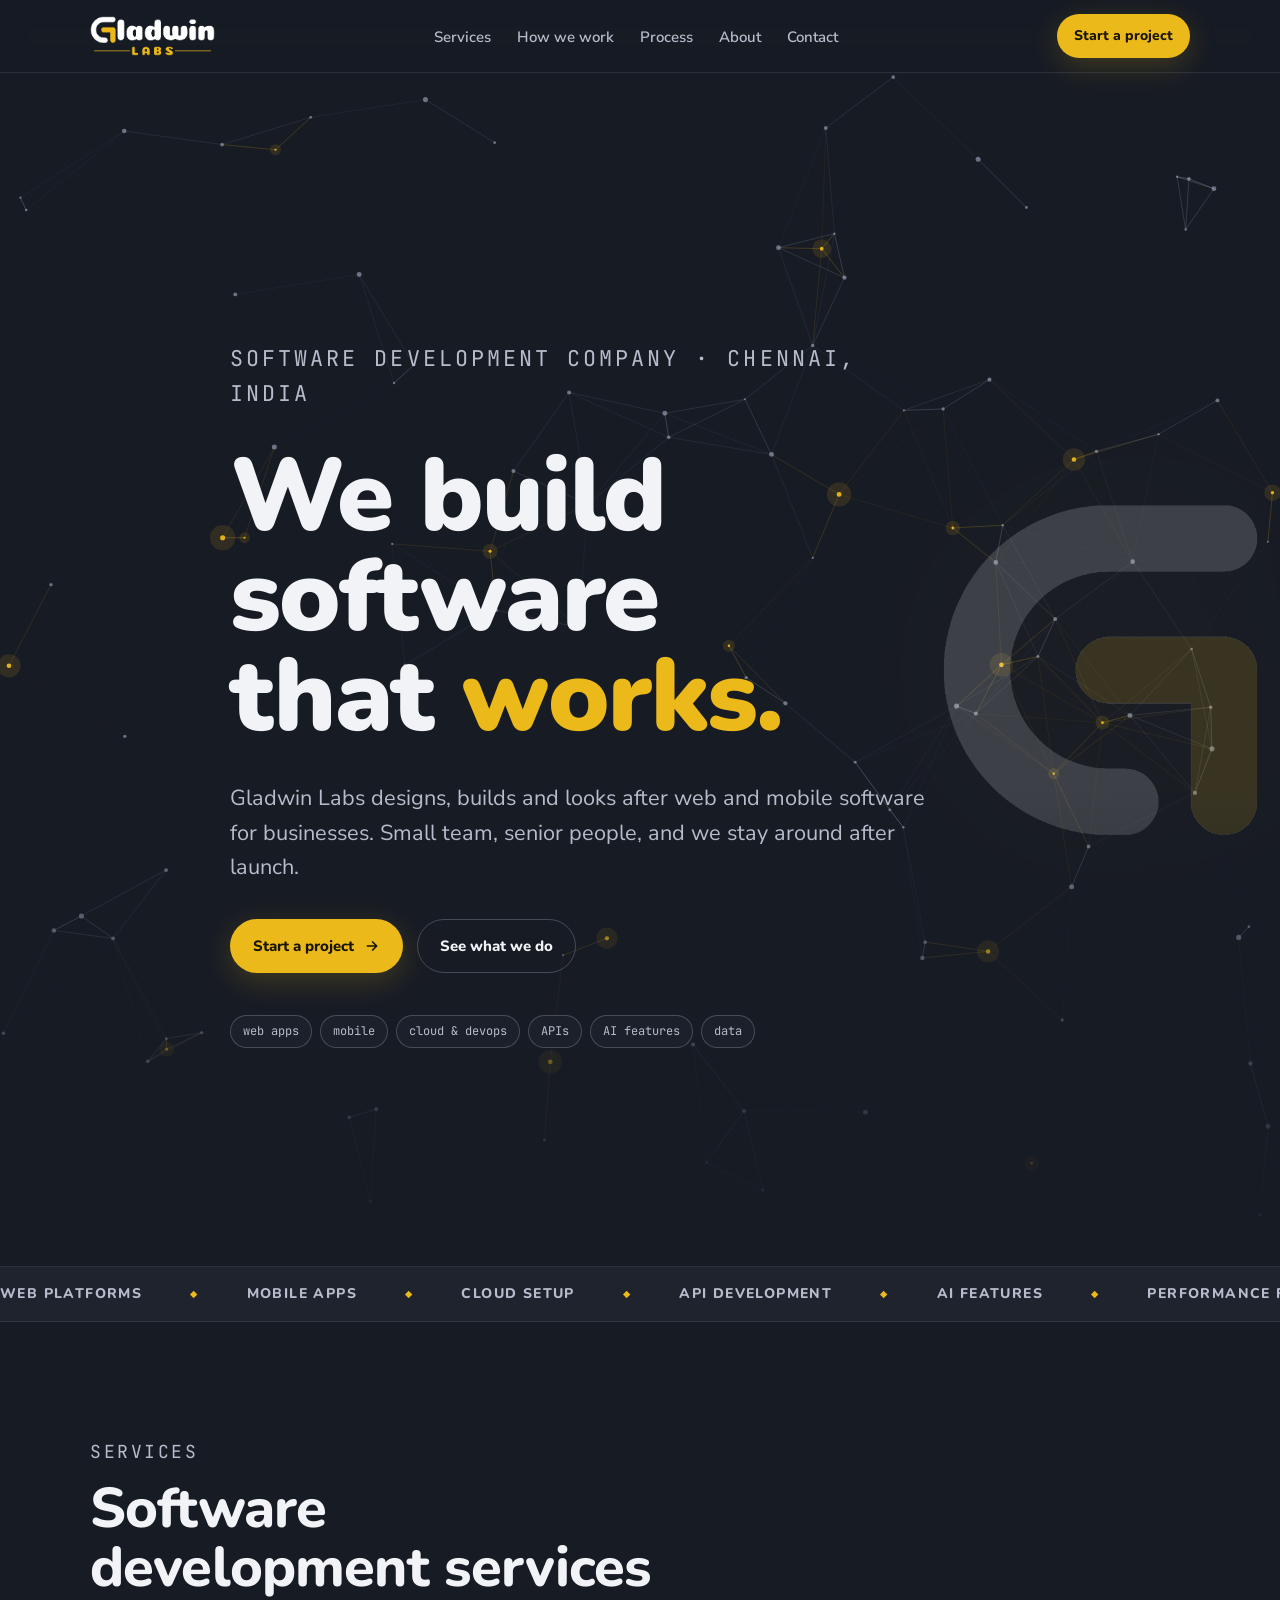
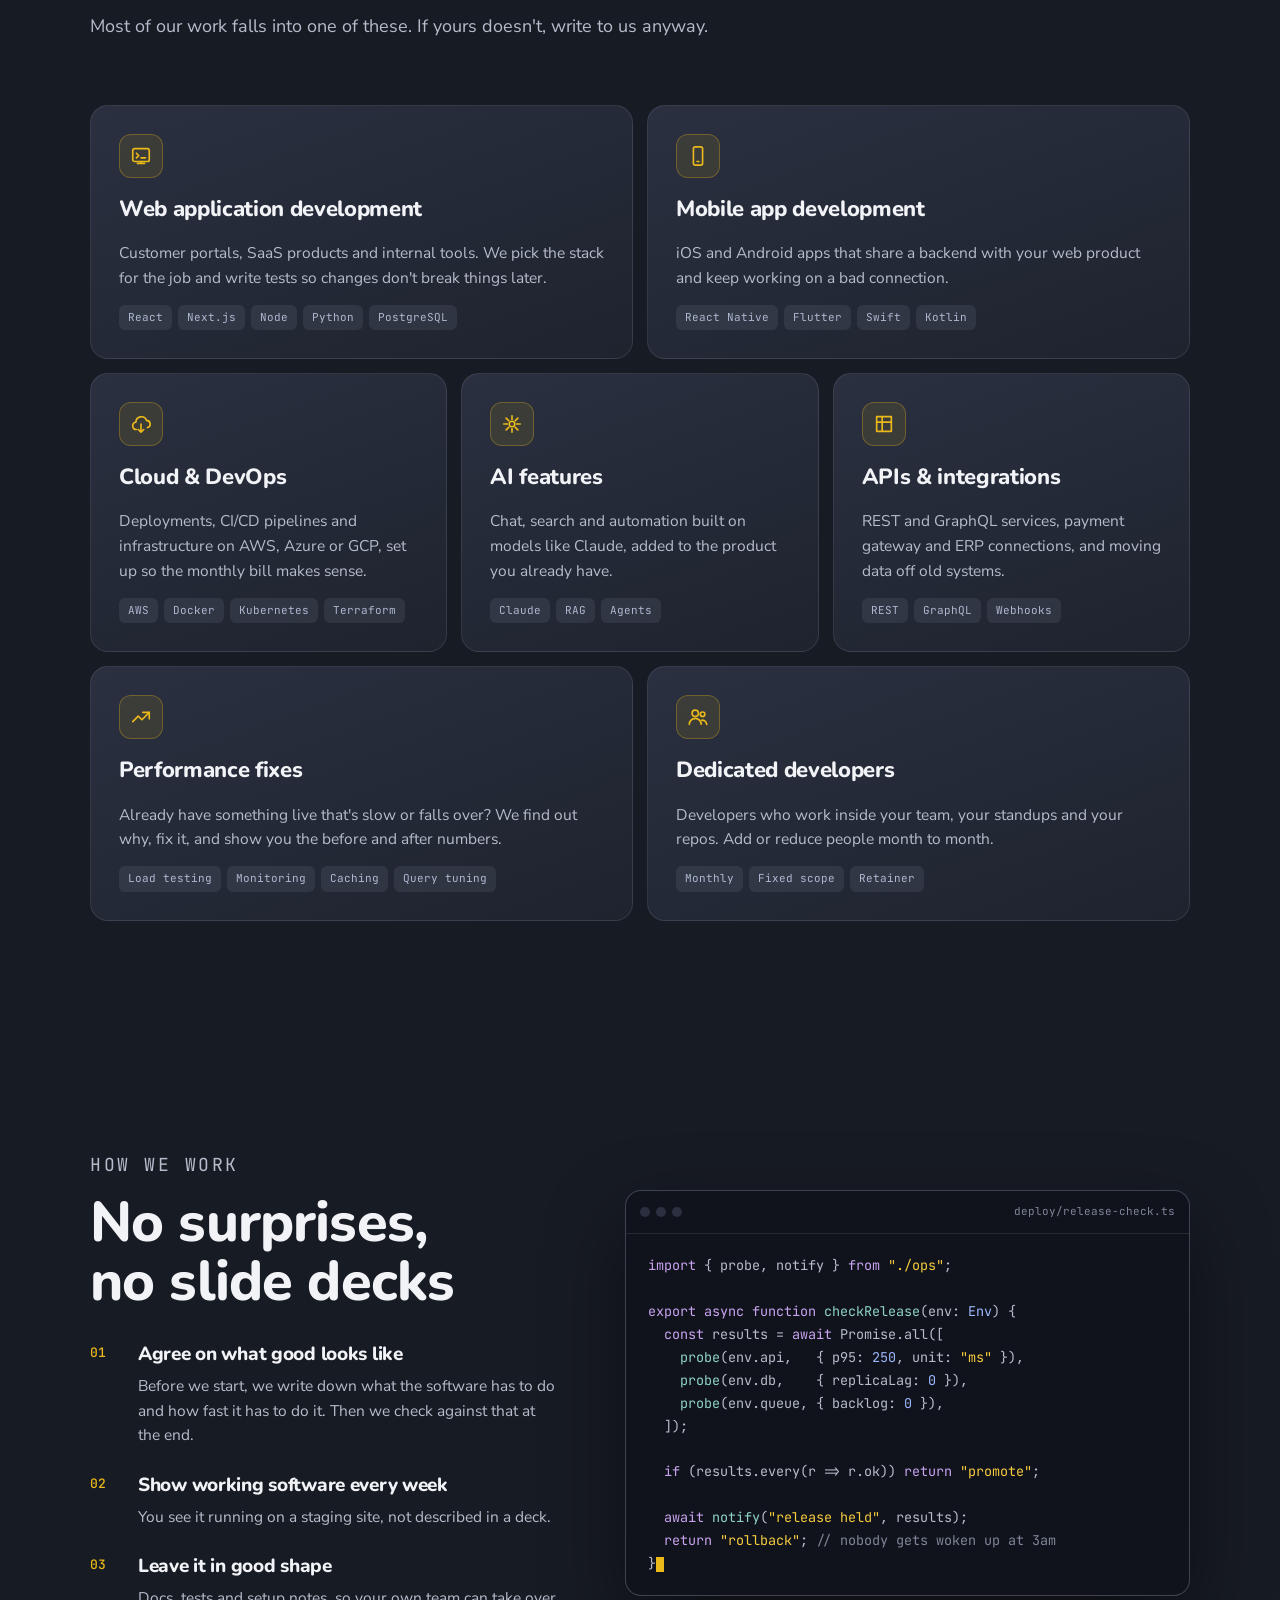
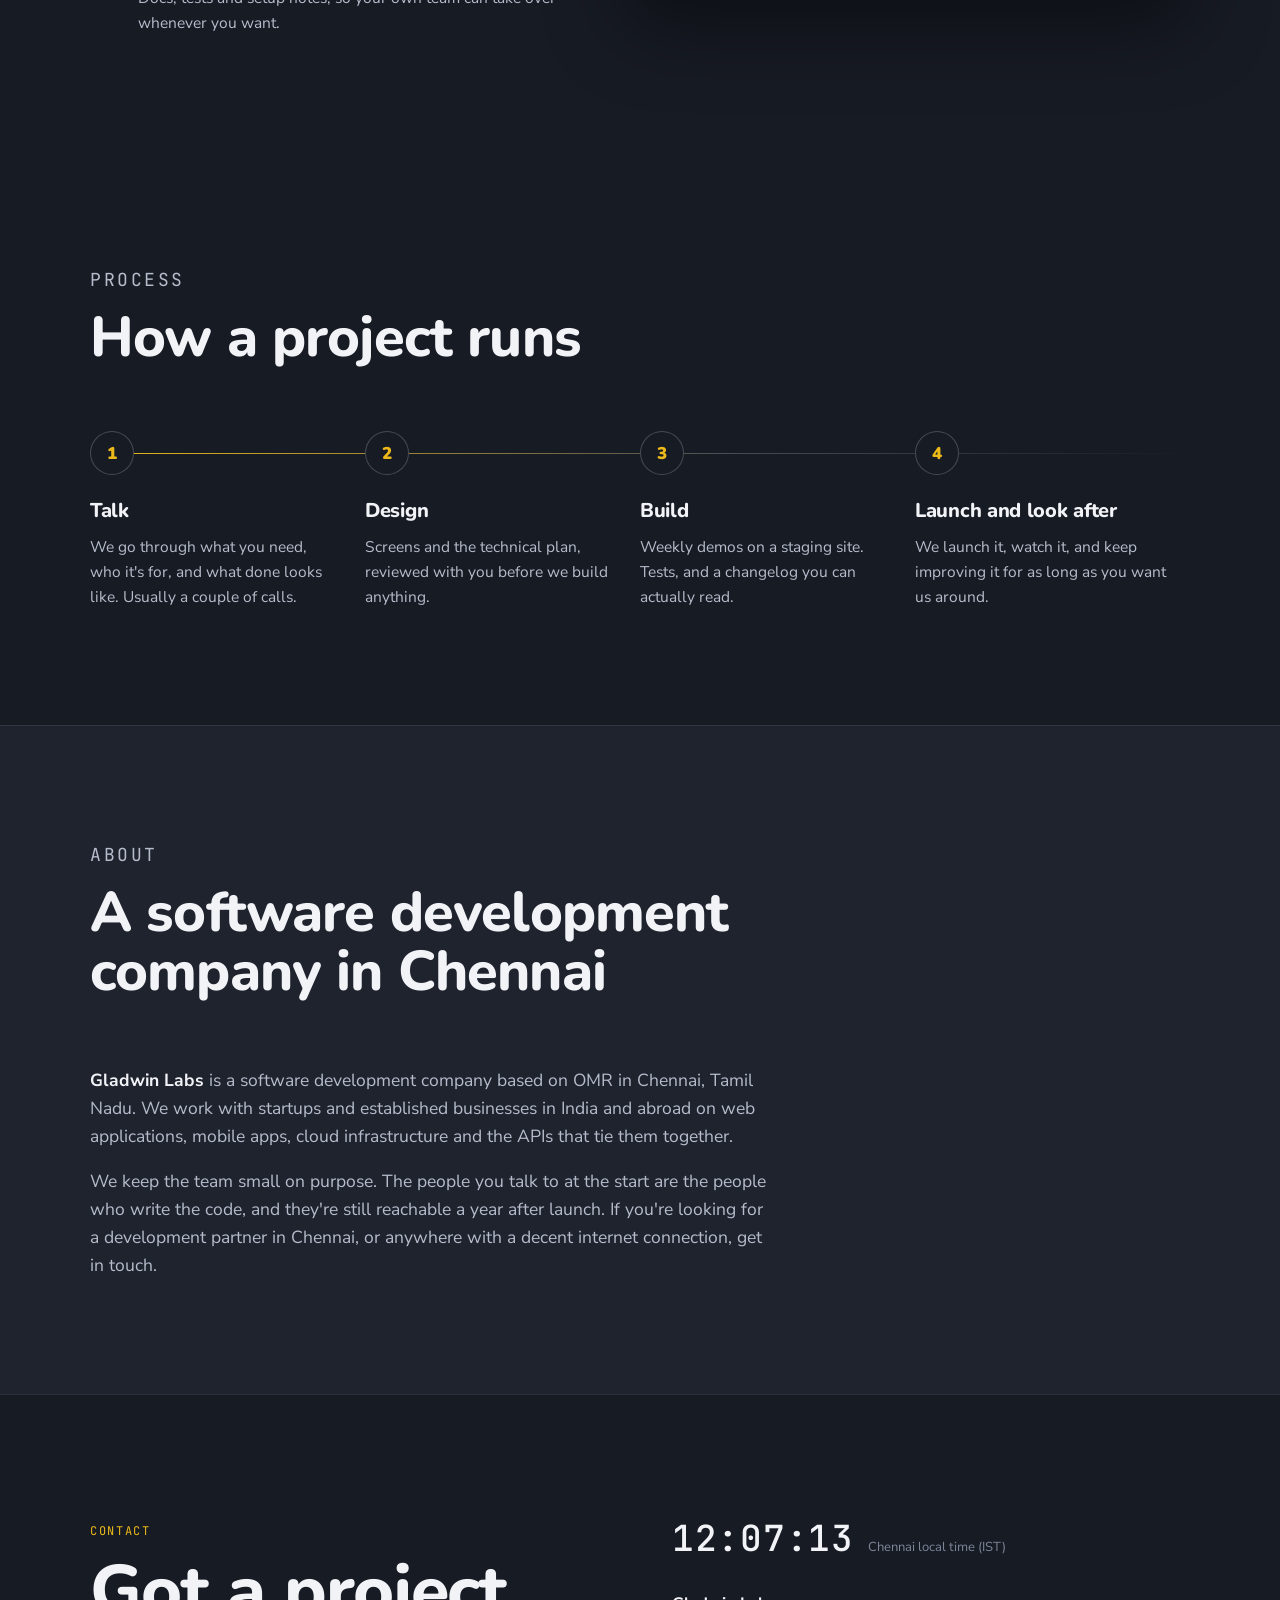
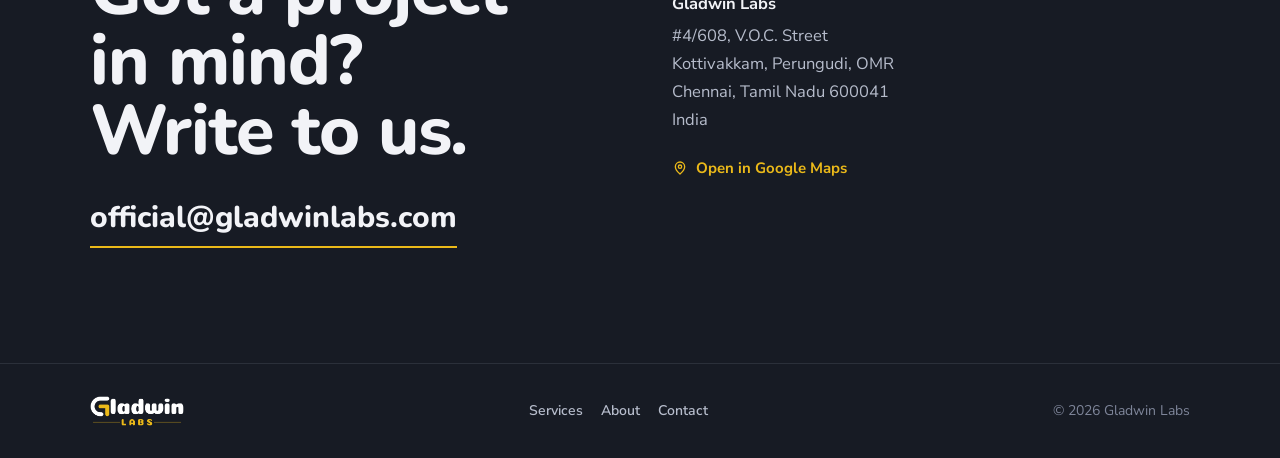
==== index.html @ a777c7aa "Add Gladwin Labs landing page Static single-page site with brand assets, SEO metadata, structured da" ====
<!DOCTYPE html>
<html lang="en">
<head>
<meta charset="utf-8">
<meta name="viewport" content="width=device-width, initial-scale=1">
<title>Gladwin Labs | Software Development Company in Chennai</title>
<meta name="description" content="Gladwin Labs is a software development company in Chennai, India. We build web applications, mobile apps, cloud infrastructure, APIs and AI features for businesses.">
<meta name="keywords" content="software development company Chennai, web application development Chennai, mobile app development Chennai, custom software development India, cloud and DevOps services, API development, AI integration">
<meta name="robots" content="index, follow, max-image-preview:large">
<meta name="author" content="Gladwin Labs">
<meta name="theme-color" content="#171B24">
<link rel="canonical" href="https://gladwinlabs.com/">

<meta property="og:type" content="website">
<meta property="og:site_name" content="Gladwin Labs">
<meta property="og:title" content="Gladwin Labs | Software Development Company in Chennai">
<meta property="og:description" content="We build web applications, mobile apps, cloud infrastructure, APIs and AI features for businesses. Based in Chennai, India.">
<meta property="og:url" content="https://gladwinlabs.com/">
<meta property="og:image" content="https://gladwinlabs.com/assets/og.png">
<meta property="og:image:width" content="1200">
<meta property="og:image:height" content="630">
<meta property="og:image:alt" content="Gladwin Labs logo">
<meta property="og:locale" content="en_IN">
<meta name="twitter:card" content="summary_large_image">
<meta name="twitter:title" content="Gladwin Labs | Software Development Company in Chennai">
<meta name="twitter:description" content="We build web applications, mobile apps, cloud infrastructure, APIs and AI features for businesses. Based in Chennai, India.">
<meta name="twitter:image" content="https://gladwinlabs.com/assets/og.png">

<link rel="icon" href="assets/favicon.ico" sizes="32x32">
<link rel="icon" type="image/png" sizes="32x32" href="assets/icon-32.png">
<link rel="icon" type="image/png" sizes="192x192" href="assets/icon-192.png">
<link rel="apple-touch-icon" sizes="180x180" href="assets/icon-180.png">

<link rel="preconnect" href="https://fonts.googleapis.com">
<link rel="preconnect" href="https://fonts.gstatic.com" crossorigin>
<link rel="stylesheet" href="https://fonts.googleapis.com/css2?family=Nunito:wght@700;800;900&family=Nunito+Sans:ital,opsz,wght@0,6..12,400;0,6..12,500;0,6..12,600;0,6..12,700;1,6..12,400&family=JetBrains+Mono:wght@400;500&display=swap">

<script type="application/ld+json">
{
  "@context": "https://schema.org",
  "@graph": [
    {
      "@type": ["Organization", "ProfessionalService"],
      "@id": "https://gladwinlabs.com/#organization",
      "name": "Gladwin Labs",
      "url": "https://gladwinlabs.com/",
      "logo": "https://gladwinlabs.com/assets/icon-512.png",
      "image": "https://gladwinlabs.com/assets/og.png",
      "email": "official@gladwinlabs.com",
      "description": "Software development company in Chennai, India. Web applications, mobile apps, cloud and DevOps, APIs, AI features and dedicated developers.",
      "address": {
        "@type": "PostalAddress",
        "streetAddress": "#4/608, V.O.C. Street, Kottivakkam, Perungudi, OMR",
        "addressLocality": "Chennai",
        "addressRegion": "Tamil Nadu",
        "postalCode": "600041",
        "addressCountry": "IN"
      },
      "areaServed": ["Chennai", "Tamil Nadu", "India", "Worldwide"],
      "knowsAbout": ["Web application development", "Mobile app development", "Cloud infrastructure", "DevOps", "API development", "AI integration"],
      "hasOfferCatalog": {
        "@type": "OfferCatalog",
        "name": "Software development services",
        "itemListElement": [
          { "@type": "Offer", "itemOffered": { "@type": "Service", "name": "Web application development" } },
          { "@type": "Offer", "itemOffered": { "@type": "Service", "name": "Mobile app development" } },
          { "@type": "Offer", "itemOffered": { "@type": "Service", "name": "Cloud and DevOps" } },
          { "@type": "Offer", "itemOffered": { "@type": "Service", "name": "AI feature development" } },
          { "@type": "Offer", "itemOffered": { "@type": "Service", "name": "API development and integrations" } },
          { "@type": "Offer", "itemOffered": { "@type": "Service", "name": "Performance and reliability fixes" } },
          { "@type": "Offer", "itemOffered": { "@type": "Service", "name": "Dedicated developers" } }
        ]
      }
    },
    {
      "@type": "WebSite",
      "@id": "https://gladwinlabs.com/#website",
      "url": "https://gladwinlabs.com/",
      "name": "Gladwin Labs",
      "publisher": { "@id": "https://gladwinlabs.com/#organization" },
      "inLanguage": "en"
    },
    {
      "@type": "WebPage",
      "@id": "https://gladwinlabs.com/#webpage",
      "url": "https://gladwinlabs.com/",
      "name": "Gladwin Labs | Software Development Company in Chennai",
      "isPartOf": { "@id": "https://gladwinlabs.com/#website" },
      "about": { "@id": "https://gladwinlabs.com/#organization" },
      "inLanguage": "en"
    }
  ]
}
</script>

<style>
  :root {
    /* Brand colours from the logo: slate #3C4352 and gold #EBB919 */
    --slate: #3C4352;
    --bg: #171B24;
    --bg-2: #1E232E;
    --bg-3: #2A3040;
    --line: rgba(186, 194, 212, 0.12);
    --line-strong: rgba(186, 194, 212, 0.28);
    --text: #F2F3F7;
    --text-2: #B6BCCB;
    --muted: #7E8599;
    --gold: #EBB919;
    --gold-2: #F5CB3F;
    --gold-ink: #1A1503;
    --cool: #AEB8D0;
    --glow: rgba(235, 185, 25, 0.2);
    --display: "Nunito", "Nunito Sans", "Segoe UI", Arial, sans-serif;
    --body: "Nunito Sans", "Segoe UI", Helvetica, Arial, sans-serif;
    --mono: "JetBrains Mono", ui-monospace, Consolas, monospace;
    color-scheme: dark;
  }
  * { box-sizing: border-box; }
  html { scroll-behavior: smooth; }
  body {
    margin: 0; background: var(--bg); color: var(--text);
    font-family: var(--body);
    font-size: 17px; line-height: 1.6; -webkit-font-smoothing: antialiased;
    overflow-x: hidden;
  }
  a { color: var(--gold); text-decoration: none; }
  a:focus-visible, button:focus-visible { outline: 2px solid var(--gold); outline-offset: 3px; }
  .wrap { max-width: 1180px; margin-inline: auto; padding-inline: clamp(18px, 4vw, 40px); }
  .eyebrow { font-family: var(--mono); font-size: 12px; letter-spacing: 0.14em; text-transform: uppercase; color: var(--gold); }
  h1, h2, h3 { font-family: var(--display); font-weight: 800; letter-spacing: -0.015em; text-wrap: balance; margin: 0; }
  .visually-hidden { position: absolute; width: 1px; height: 1px; overflow: hidden; clip: rect(0 0 0 0); white-space: nowrap; }

  /* Nav */
  header { position: sticky; top: 0; z-index: 20; backdrop-filter: blur(14px); background: rgba(23, 27, 36, 0.78); border-bottom: 1px solid var(--line); }
  .nav { display: flex; align-items: center; justify-content: space-between; gap: 20px; padding-block: 14px; }
  .brand { display: flex; align-items: center; }
  .brand img { height: 40px; width: auto; display: block; }
  nav ul { list-style: none; margin: 0; padding: 0; display: flex; gap: 26px; }
  nav a { color: var(--text-2); font-weight: 600; font-size: 15px; transition: color .2s; }
  nav a:hover { color: var(--text); }
  .nav .btn { padding: 10px 16px; font-size: 14px; }
  @media (max-width: 720px) { nav ul { display: none; } .brand img { height: 34px; } }

  .btn { display: inline-flex; align-items: center; gap: 10px; padding: 14px 22px; border-radius: 999px; font-family: var(--display); font-weight: 800; font-size: 15px; border: 1px solid transparent; cursor: pointer; transition: transform .2s, box-shadow .2s, background .2s, border-color .2s; }
  .btn:hover { transform: translateY(-2px); }
  .btn-gold { background: var(--gold); color: var(--gold-ink); box-shadow: 0 8px 30px var(--glow); }
  .btn-gold:hover { background: var(--gold-2); }
  .btn-line { border-color: var(--line-strong); color: var(--text); background: transparent; }
  .btn-line:hover { border-color: var(--text-2); }
  .btn svg { width: 16px; height: 16px; }

  /* Hero */
  .hero { position: relative; isolation: isolate; border-bottom: 1px solid var(--line); overflow: hidden; }
  .hero canvas { position: absolute; inset: 0; width: 100%; height: 100%; z-index: -1; display: block; }
  .hero::after { content: ""; position: absolute; inset: auto 0 0 0; height: 40%; background: linear-gradient(to bottom, transparent, var(--bg)); z-index: -1; pointer-events: none; }
  .hero-mark { position: absolute; right: clamp(-80px, -4vw, 0px); top: 50%; transform: translateY(-50%); width: clamp(260px, 36vw, 520px); height: auto; opacity: .16; z-index: -1; pointer-events: none; filter: drop-shadow(0 0 60px var(--glow)); }
  .hero-inner { position: relative; padding-block: clamp(80px, 12vw, 160px) clamp(60px, 8vw, 110px); display: grid; gap: 34px; max-width: 900px; }
  .hero h1 { font-weight: 900; font-size: clamp(46px, 8vw, 108px); line-height: 0.98; }
  .hero h1 .line { display: block; }
  .hero h1 .accent { color: var(--gold); }
  .hero p { font-size: clamp(18px, 1.7vw, 22px); color: var(--text-2); max-width: 32em; margin: 0; }
  .hero .cta { display: flex; gap: 14px; flex-wrap: wrap; }
  .hero .chips { display: flex; flex-wrap: wrap; gap: 8px; margin-top: 8px; }
  .chip { font-family: var(--mono); font-size: 12px; color: var(--text-2); border: 1px solid var(--line-strong); padding: 6px 12px; border-radius: 999px; background: rgba(30, 35, 46, 0.7); }
  @media (max-width: 860px) { .hero-mark { opacity: .08; width: 60vw; right: -20vw; } }

  /* Marquee */
  .ticker { border-bottom: 1px solid var(--line); overflow: hidden; padding-block: 16px; background: var(--bg-2); }
  .ticker-track { display: flex; gap: 48px; width: max-content; animation: scroll 40s linear infinite; }
  .ticker span { font-family: var(--display); font-weight: 800; font-size: 14px; letter-spacing: 0.1em; text-transform: uppercase; color: var(--text-2); white-space: nowrap; display: flex; align-items: center; gap: 48px; }
  .ticker span::after { content: "◆"; color: var(--gold); font-size: 9px; }
  @keyframes scroll { to { transform: translateX(-50%); } }

  section { padding-block: clamp(72px, 9vw, 130px); }
  .sec-head { display: grid; gap: 14px; margin-bottom: clamp(36px, 5vw, 64px); max-width: 720px; }
  .sec-head h2 { font-size: clamp(32px, 4.6vw, 56px); line-height: 1.05; }
  .sec-head p { margin: 0; color: var(--text-2); font-size: 18px; }

  /* Services */
  .bento { display: grid; grid-template-columns: repeat(6, minmax(0, 1fr)); gap: 14px; }
  .card { position: relative; grid-column: span 2; background: linear-gradient(160deg, var(--bg-3), var(--bg-2)); border: 1px solid var(--line); border-radius: 18px; padding: 28px; display: flex; flex-direction: column; gap: 14px; min-height: 240px; overflow: hidden; transition: transform .25s, border-color .25s; }
  .card::before { content: ""; position: absolute; width: 260px; height: 260px; border-radius: 50%; background: radial-gradient(circle, var(--glow), transparent 65%); top: -120px; right: -100px; opacity: 0; transition: opacity .3s; pointer-events: none; }
  .card:hover { transform: translateY(-4px); border-color: var(--line-strong); }
  .card:hover::before { opacity: 1; }
  .card.wide { grid-column: span 3; }
  .card .ico { width: 44px; height: 44px; border-radius: 12px; background: rgba(235, 185, 25, 0.1); border: 1px solid rgba(235, 185, 25, 0.3); display: grid; place-items: center; color: var(--gold); }
  .card .ico svg { width: 22px; height: 22px; }
  .card h3 { font-size: 22px; }
  .card p { margin: 0; color: var(--text-2); font-size: 15.5px; }
  .card .tags { margin-top: auto; display: flex; flex-wrap: wrap; gap: 6px; }
  .card .tags span { font-family: var(--mono); font-size: 11px; color: var(--cool); background: rgba(174, 184, 208, 0.1); padding: 4px 9px; border-radius: 6px; }
  @media (max-width: 960px) { .card, .card.wide { grid-column: span 3; } }
  @media (max-width: 640px) { .card, .card.wide { grid-column: span 6; min-height: 0; } }

  /* Approach + code panel */
  .split { display: grid; grid-template-columns: minmax(0, 5fr) minmax(0, 6fr); gap: clamp(32px, 5vw, 72px); align-items: center; }
  .code { background: #10131B; border: 1px solid var(--line-strong); border-radius: 16px; overflow: hidden; box-shadow: 0 30px 80px rgba(0,0,0,.45); }
  .code .bar { display: flex; gap: 6px; padding: 12px 14px; border-bottom: 1px solid var(--line); align-items: center; }
  .code .bar i { width: 10px; height: 10px; border-radius: 50%; background: var(--bg-3); }
  .code .bar span { margin-left: auto; font-family: var(--mono); font-size: 11px; color: var(--muted); }
  .code pre { margin: 0; padding: 20px 22px; font-family: var(--mono); font-size: 13.5px; line-height: 1.7; color: var(--text-2); overflow-x: auto; }
  .k { color: #C9A3F0; } .s { color: var(--gold-2); } .f { color: #8FD3C7; } .c { color: var(--muted); } .n { color: #9DB8FF; }
  .cursor { display: inline-block; width: 8px; height: 1.1em; background: var(--gold); vertical-align: text-bottom; animation: blink 1s steps(2) infinite; }
  @keyframes blink { 50% { opacity: 0; } }
  .points { display: grid; gap: 22px; margin-top: 8px; }
  .point { display: grid; grid-template-columns: 34px 1fr; gap: 14px; }
  .point b { font-family: var(--mono); font-weight: 500; color: var(--gold); font-size: 13px; padding-top: 4px; }
  .point h3 { font-size: 19px; margin-bottom: 4px; }
  .point p { margin: 0; color: var(--text-2); font-size: 15.5px; }
  @media (max-width: 860px) { .split { grid-template-columns: 1fr; } }

  /* Process */
  .steps { display: grid; grid-template-columns: repeat(4, minmax(0, 1fr)); position: relative; }
  .steps::before { content: ""; position: absolute; left: 0; right: 0; top: 22px; height: 1px; background: linear-gradient(90deg, var(--gold), var(--line-strong) 60%, transparent); }
  .step { padding-right: 24px; position: relative; }
  .step .dot { width: 44px; height: 44px; border-radius: 50%; background: var(--bg); border: 1px solid var(--line-strong); display: grid; place-items: center; font-family: var(--display); font-weight: 900; color: var(--gold); position: relative; z-index: 1; }
  .step h3 { font-size: 20px; margin: 20px 0 8px; }
  .step p { margin: 0; color: var(--text-2); font-size: 15.5px; }
  @media (max-width: 860px) { .steps { grid-template-columns: 1fr 1fr; gap: 32px; } .steps::before { display: none; } }
  @media (max-width: 520px) { .steps { grid-template-columns: 1fr; } }

  /* About */
  .about { background: var(--bg-2); border-top: 1px solid var(--line); }
  .about .prose { max-width: 62ch; color: var(--text-2); font-size: 17.5px; }
  .about .prose p { margin: 0 0 1em; }
  .about .prose p:last-child { margin-bottom: 0; }
  .about .prose strong { color: var(--text); font-weight: 700; }

  /* Contact */
  .contact { border-top: 1px solid var(--line); border-bottom: 1px solid var(--line); }
  .contact-grid { display: grid; grid-template-columns: minmax(0, 1fr) minmax(0, 1fr); gap: clamp(32px, 5vw, 80px); }
  .contact h2 { font-size: clamp(36px, 5.5vw, 70px); line-height: 1; }
  .contact .big-mail { display: inline-block; margin-top: 28px; font-family: var(--display); font-weight: 800; font-size: clamp(20px, 2.6vw, 30px); color: var(--text); border-bottom: 2px solid var(--gold); padding-bottom: 4px; transition: color .2s; overflow-wrap: anywhere; }
  .contact .big-mail:hover { color: var(--gold); }
  .office { display: grid; gap: 22px; align-content: start; }
  .office .clock { display: flex; align-items: baseline; gap: 14px; }
  .office .clock time { font-family: var(--mono); font-size: 36px; font-weight: 500; color: var(--text); font-variant-numeric: tabular-nums; letter-spacing: 0.02em; }
  .office .clock small { color: var(--muted); font-size: 13px; }
  address { font-style: normal; color: var(--text-2); line-height: 1.7; font-size: 16.5px; }
  address strong { color: var(--text); font-weight: 700; display: block; margin-bottom: 4px; }
  .office .map { display: inline-flex; align-items: center; gap: 8px; color: var(--gold); font-weight: 700; font-size: 15px; }
  .office .map:hover { color: var(--gold-2); }
  .office .map svg { width: 16px; height: 16px; }
  @media (max-width: 860px) { .contact-grid { grid-template-columns: 1fr; } }

  footer { padding-block: 32px; }
  .foot { display: flex; justify-content: space-between; align-items: center; gap: 14px; flex-wrap: wrap; color: var(--muted); font-size: 14px; }
  .foot img { height: 30px; width: auto; display: block; }
  .foot nav ul { gap: 18px; }
  .foot nav a { font-size: 14px; }

  @media (prefers-reduced-motion: reduce) {
    .ticker-track { animation: none; }
    .cursor { animation: none; }
    .btn:hover, .card:hover { transform: none; }
    html { scroll-behavior: auto; }
  }
</style>
</head>
<body>

<header>
  <div class="wrap nav">
    <a class="brand" href="#top" aria-label="Gladwin Labs home"><img src="assets/wordmark-dark.png" alt="Gladwin Labs" width="1389" height="444" fetchpriority="high"></a>
    <nav aria-label="Primary">
      <ul>
        <li><a href="#services">Services</a></li>
        <li><a href="#approach">How we work</a></li>
        <li><a href="#process">Process</a></li>
        <li><a href="#about">About</a></li>
        <li><a href="#contact">Contact</a></li>
      </ul>
    </nav>
    <a class="btn btn-gold" href="#contact">Start a project</a>
  </div>
</header>

<main>
<section class="hero" id="top" aria-labelledby="hero-title">
  <canvas id="field" aria-hidden="true"></canvas>
  <img class="hero-mark" src="assets/logo-dark.png" alt="" aria-hidden="true" width="700" height="700">
  <div class="wrap hero-inner">
    <p class="eyebrow">Software development company · Chennai, India</p>
    <h1 id="hero-title">
      <span class="line">We build software</span>
      <span class="line">that <span class="accent">works.</span></span>
    </h1>
    <p>Gladwin Labs designs, builds and looks after web and mobile software for businesses. Small team, senior people, and we stay around after launch.</p>
    <div class="cta">
      <a class="btn btn-gold" href="#contact">Start a project
        <svg viewBox="0 0 24 24" fill="none" stroke="currentColor" stroke-width="2.5" stroke-linecap="round" stroke-linejoin="round" aria-hidden="true"><path d="M5 12h14M13 6l6 6-6 6"/></svg>
      </a>
      <a class="btn btn-line" href="#services">See what we do</a>
    </div>
    <ul class="chips" aria-label="What we work on" style="list-style:none;padding:0;margin:8px 0 0;">
      <li class="chip">web apps</li><li class="chip">mobile</li><li class="chip">cloud &amp; devops</li><li class="chip">APIs</li><li class="chip">AI features</li><li class="chip">data</li>
    </ul>
  </div>
</section>

<div class="ticker" aria-hidden="true">
  <div class="ticker-track">
    <span>Web platforms</span><span>Mobile apps</span><span>Cloud setup</span><span>API development</span><span>AI features</span><span>Performance fixes</span><span>Dedicated developers</span><span>Product engineering</span>
    <span>Web platforms</span><span>Mobile apps</span><span>Cloud setup</span><span>API development</span><span>AI features</span><span>Performance fixes</span><span>Dedicated developers</span><span>Product engineering</span>
  </div>
</div>

<section id="services" aria-labelledby="services-title">
  <div class="wrap">
    <div class="sec-head">
      <p class="eyebrow">Services</p>
      <h2 id="services-title">Software development services</h2>
      <p>Most of our work falls into one of these. If yours doesn't, write to us anyway.</p>
    </div>
    <div class="bento">
      <article class="card wide">
        <div class="ico" aria-hidden="true"><svg viewBox="0 0 24 24" fill="none" stroke="currentColor" stroke-width="1.8" stroke-linecap="round" stroke-linejoin="round"><rect x="3" y="4" width="18" height="14" rx="2"/><path d="M8 20h8M12 18v2M7 9l2.5 2.5L7 14M12 14h5"/></svg></div>
        <h3>Web application development</h3>
        <p>Customer portals, SaaS products and internal tools. We pick the stack for the job and write tests so changes don't break things later.</p>
        <div class="tags"><span>React</span><span>Next.js</span><span>Node</span><span>Python</span><span>PostgreSQL</span></div>
      </article>
      <article class="card wide">
        <div class="ico" aria-hidden="true"><svg viewBox="0 0 24 24" fill="none" stroke="currentColor" stroke-width="1.8" stroke-linecap="round" stroke-linejoin="round"><rect x="7" y="2" width="10" height="20" rx="2"/><path d="M11 18h2"/></svg></div>
        <h3>Mobile app development</h3>
        <p>iOS and Android apps that share a backend with your web product and keep working on a bad connection.</p>
        <div class="tags"><span>React Native</span><span>Flutter</span><span>Swift</span><span>Kotlin</span></div>
      </article>
      <article class="card">
        <div class="ico" aria-hidden="true"><svg viewBox="0 0 24 24" fill="none" stroke="currentColor" stroke-width="1.8" stroke-linecap="round" stroke-linejoin="round"><path d="M7 18a4 4 0 0 1-.6-7.96A6 6 0 0 1 18 8a4 4 0 0 1 1 7.87"/><path d="M12 12v9M9 18l3 3 3-3"/></svg></div>
        <h3>Cloud &amp; DevOps</h3>
        <p>Deployments, CI/CD pipelines and infrastructure on AWS, Azure or GCP, set up so the monthly bill makes sense.</p>
        <div class="tags"><span>AWS</span><span>Docker</span><span>Kubernetes</span><span>Terraform</span></div>
      </article>
      <article class="card">
        <div class="ico" aria-hidden="true"><svg viewBox="0 0 24 24" fill="none" stroke="currentColor" stroke-width="1.8" stroke-linecap="round" stroke-linejoin="round"><path d="M12 3v4M12 17v4M3 12h4M17 12h4M5.6 5.6l2.8 2.8M15.6 15.6l2.8 2.8M5.6 18.4l2.8-2.8M15.6 8.4l2.8-2.8"/><circle cx="12" cy="12" r="3"/></svg></div>
        <h3>AI features</h3>
        <p>Chat, search and automation built on models like Claude, added to the product you already have.</p>
        <div class="tags"><span>Claude</span><span>RAG</span><span>Agents</span></div>
      </article>
      <article class="card">
        <div class="ico" aria-hidden="true"><svg viewBox="0 0 24 24" fill="none" stroke="currentColor" stroke-width="1.8" stroke-linecap="round" stroke-linejoin="round"><path d="M4 4h16v16H4z"/><path d="M4 10h16M10 4v16"/></svg></div>
        <h3>APIs &amp; integrations</h3>
        <p>REST and GraphQL services, payment gateway and ERP connections, and moving data off old systems.</p>
        <div class="tags"><span>REST</span><span>GraphQL</span><span>Webhooks</span></div>
      </article>
      <article class="card wide">
        <div class="ico" aria-hidden="true"><svg viewBox="0 0 24 24" fill="none" stroke="currentColor" stroke-width="1.8" stroke-linecap="round" stroke-linejoin="round"><path d="M3 17l6-6 4 4 8-8"/><path d="M14 7h7v7"/></svg></div>
        <h3>Performance fixes</h3>
        <p>Already have something live that's slow or falls over? We find out why, fix it, and show you the before and after numbers.</p>
        <div class="tags"><span>Load testing</span><span>Monitoring</span><span>Caching</span><span>Query tuning</span></div>
      </article>
      <article class="card wide">
        <div class="ico" aria-hidden="true"><svg viewBox="0 0 24 24" fill="none" stroke="currentColor" stroke-width="1.8" stroke-linecap="round" stroke-linejoin="round"><circle cx="9" cy="8" r="3.5"/><path d="M2.5 20a6.5 6.5 0 0 1 13 0"/><circle cx="17" cy="9" r="2.5"/><path d="M16 15.5a5 5 0 0 1 5.5 4.5"/></svg></div>
        <h3>Dedicated developers</h3>
        <p>Developers who work inside your team, your standups and your repos. Add or reduce people month to month.</p>
        <div class="tags"><span>Monthly</span><span>Fixed scope</span><span>Retainer</span></div>
      </article>
    </div>
  </div>
</section>

<section id="approach" aria-labelledby="approach-title">
  <div class="wrap split">
    <div>
      <div class="sec-head" style="margin-bottom: 28px;">
        <p class="eyebrow">How we work</p>
        <h2 id="approach-title">No surprises, no slide decks</h2>
      </div>
      <div class="points">
        <div class="point"><b>01</b><div><h3>Agree on what good looks like</h3><p>Before we start, we write down what the software has to do and how fast it has to do it. Then we check against that at the end.</p></div></div>
        <div class="point"><b>02</b><div><h3>Show working software every week</h3><p>You see it running on a staging site, not described in a deck.</p></div></div>
        <div class="point"><b>03</b><div><h3>Leave it in good shape</h3><p>Docs, tests and setup notes, so your own team can take over whenever you want.</p></div></div>
      </div>
    </div>
    <div class="code" role="img" aria-label="Example of a release check script that promotes a release only when API latency, database lag and queue backlog are all healthy">
      <div class="bar"><i></i><i></i><i></i><span>deploy/release-check.ts</span></div>
      <pre aria-hidden="true"><span class="k">import</span> { probe, notify } <span class="k">from</span> <span class="s">"./ops"</span>;

<span class="k">export async function</span> <span class="f">checkRelease</span>(env: <span class="n">Env</span>) {
  <span class="k">const</span> results = <span class="k">await</span> Promise.all([
    <span class="f">probe</span>(env.api,   { p95: <span class="n">250</span>, unit: <span class="s">"ms"</span> }),
    <span class="f">probe</span>(env.db,    { replicaLag: <span class="n">0</span> }),
    <span class="f">probe</span>(env.queue, { backlog: <span class="n">0</span> }),
  ]);

  <span class="k">if</span> (results.every(r =&gt; r.ok)) <span class="k">return</span> <span class="s">"promote"</span>;

  <span class="k">await</span> <span class="f">notify</span>(<span class="s">"release held"</span>, results);
  <span class="k">return</span> <span class="s">"rollback"</span>; <span class="c">// nobody gets woken up at 3am</span>
}<span class="cursor"></span></pre>
    </div>
  </div>
</section>

<section id="process" aria-labelledby="process-title">
  <div class="wrap">
    <div class="sec-head">
      <p class="eyebrow">Process</p>
      <h2 id="process-title">How a project runs</h2>
    </div>
    <ol class="steps" style="list-style:none;padding:0;margin:0;">
      <li class="step"><div class="dot" aria-hidden="true">1</div><h3>Talk</h3><p>We go through what you need, who it's for, and what done looks like. Usually a couple of calls.</p></li>
      <li class="step"><div class="dot" aria-hidden="true">2</div><h3>Design</h3><p>Screens and the technical plan, reviewed with you before we build anything.</p></li>
      <li class="step"><div class="dot" aria-hidden="true">3</div><h3>Build</h3><p>Weekly demos on a staging site. Tests, and a changelog you can actually read.</p></li>
      <li class="step"><div class="dot" aria-hidden="true">4</div><h3>Launch and look after</h3><p>We launch it, watch it, and keep improving it for as long as you want us around.</p></li>
    </ol>
  </div>
</section>

<section class="about" id="about" aria-labelledby="about-title">
  <div class="wrap">
    <div class="sec-head">
      <p class="eyebrow">About</p>
      <h2 id="about-title">A software development company in Chennai</h2>
    </div>
    <div class="prose">
      <p><strong>Gladwin Labs</strong> is a software development company based on OMR in Chennai, Tamil Nadu. We work with startups and established businesses in India and abroad on web applications, mobile apps, cloud infrastructure and the APIs that tie them together.</p>
      <p>We keep the team small on purpose. The people you talk to at the start are the people who write the code, and they're still reachable a year after launch. If you're looking for a development partner in Chennai, or anywhere with a decent internet connection, get in touch.</p>
    </div>
  </div>
</section>

<section class="contact" id="contact" aria-labelledby="contact-title">
  <div class="wrap contact-grid">
    <div>
      <p class="eyebrow">Contact</p>
      <h2 id="contact-title" style="margin-top: 14px;">Got a project in mind? Write to us.</h2>
      <a class="big-mail" href="mailto:official@gladwinlabs.com">official@gladwinlabs.com</a>
    </div>
    <div class="office">
      <div class="clock">
        <time id="ist" datetime="">--:--</time>
        <small>Chennai local time (IST)</small>
      </div>
      <address>
        <strong>Gladwin Labs</strong>
        #4/608, V.O.C. Street<br>
        Kottivakkam, Perungudi, OMR<br>
        Chennai, Tamil Nadu 600041<br>
        India
      </address>
      <a class="map" href="https://www.google.com/maps/search/?api=1&amp;query=4%2F608%20V.O.C.%20Street%2C%20Kottivakkam%2C%20Perungudi%2C%20Chennai%2C%20Tamil%20Nadu%20600041" target="_blank" rel="noopener">
        <svg viewBox="0 0 24 24" fill="none" stroke="currentColor" stroke-width="2" stroke-linecap="round" stroke-linejoin="round" aria-hidden="true"><path d="M12 21s7-6.2 7-11a7 7 0 1 0-14 0c0 4.8 7 11 7 11z"/><circle cx="12" cy="10" r="2.5"/></svg>
        Open in Google Maps
      </a>
    </div>
  </div>
</section>
</main>

<footer>
  <div class="wrap foot">
    <img src="assets/wordmark-dark.png" alt="Gladwin Labs" width="1389" height="444" loading="lazy">
    <nav aria-label="Footer">
      <ul style="list-style:none;padding:0;margin:0;display:flex;">
        <li><a href="#services">Services</a></li>
        <li><a href="#about">About</a></li>
        <li><a href="#contact">Contact</a></li>
      </ul>
    </nav>
    <span>&copy; 2026 Gladwin Labs</span>
  </div>
</footer>

<script>
  (function () {
    var el = document.getElementById('ist');
    function tick() {
      var now = new Date();
      var fmt = new Intl.DateTimeFormat('en-IN', { timeZone: 'Asia/Kolkata', hour: '2-digit', minute: '2-digit', second: '2-digit', hour12: false });
      el.textContent = fmt.format(now);
      el.setAttribute('datetime', now.toISOString());
    }
    tick(); setInterval(tick, 1000);

    var canvas = document.getElementById('field');
    var ctx = canvas.getContext('2d');
    var reduce = window.matchMedia('(prefers-reduced-motion: reduce)').matches;
    var W, H, dpr, nodes = [], mouse = { x: -9999, y: -9999 };
    var GOLD = '235,185,25', COOL = '174,184,208';

    function resize() {
      dpr = Math.min(window.devicePixelRatio || 1, 2);
      var r = canvas.parentElement.getBoundingClientRect();
      W = r.width; H = r.height;
      canvas.width = W * dpr; canvas.height = H * dpr;
      ctx.setTransform(dpr, 0, 0, dpr, 0, 0);
      var count = Math.max(40, Math.min(140, Math.floor(W * H / 14000)));
      nodes = [];
      for (var i = 0; i < count; i++) {
        nodes.push({ x: Math.random() * W, y: Math.random() * H, vx: (Math.random() - .5) * .35, vy: (Math.random() - .5) * .35, r: 1 + Math.random() * 1.6, gold: Math.random() < .18 });
      }
    }
    function frame() {
      ctx.clearRect(0, 0, W, H);
      var link = Math.min(150, W / 7);
      for (var i = 0; i < nodes.length; i++) {
        var n = nodes[i];
        if (!reduce) {
          var dx = n.x - mouse.x, dy = n.y - mouse.y, d2 = dx * dx + dy * dy;
          if (d2 < 22000) { var f = (22000 - d2) / 22000; n.vx += dx / Math.sqrt(d2 + 1) * f * .12; n.vy += dy / Math.sqrt(d2 + 1) * f * .12; }
          n.vx *= .985; n.vy *= .985;
          n.x += n.vx; n.y += n.vy;
          if (n.x < -20) n.x = W + 20; if (n.x > W + 20) n.x = -20;
          if (n.y < -20) n.y = H + 20; if (n.y > H + 20) n.y = -20;
        }
      }
      for (i = 0; i < nodes.length; i++) {
        for (var j = i + 1; j < nodes.length; j++) {
          var a = nodes[i], b = nodes[j], ddx = a.x - b.x, ddy = a.y - b.y, d = Math.sqrt(ddx * ddx + ddy * ddy);
          if (d < link) {
            var alpha = (1 - d / link) * .3;
            ctx.strokeStyle = 'rgba(' + ((a.gold || b.gold) ? GOLD : COOL) + ',' + alpha + ')';
            ctx.lineWidth = 1; ctx.beginPath(); ctx.moveTo(a.x, a.y); ctx.lineTo(b.x, b.y); ctx.stroke();
          }
        }
      }
      for (i = 0; i < nodes.length; i++) {
        n = nodes[i];
        ctx.fillStyle = n.gold ? 'rgba(' + GOLD + ',.95)' : 'rgba(' + COOL + ',.55)';
        ctx.beginPath(); ctx.arc(n.x, n.y, n.r, 0, Math.PI * 2); ctx.fill();
        if (n.gold) { ctx.fillStyle = 'rgba(' + GOLD + ',.12)'; ctx.beginPath(); ctx.arc(n.x, n.y, n.r * 5, 0, Math.PI * 2); ctx.fill(); }
      }
      if (!reduce) requestAnimationFrame(frame);
    }
    resize(); frame();
    window.addEventListener('resize', function () { resize(); if (reduce) frame(); });
    canvas.parentElement.addEventListener('pointermove', function (e) {
      var r = canvas.getBoundingClientRect(); mouse.x = e.clientX - r.left; mouse.y = e.clientY - r.top;
    });
    canvas.parentElement.addEventListener('pointerleave', function () { mouse.x = -9999; mouse.y = -9999; });
  })();
</script>
</body>
</html>
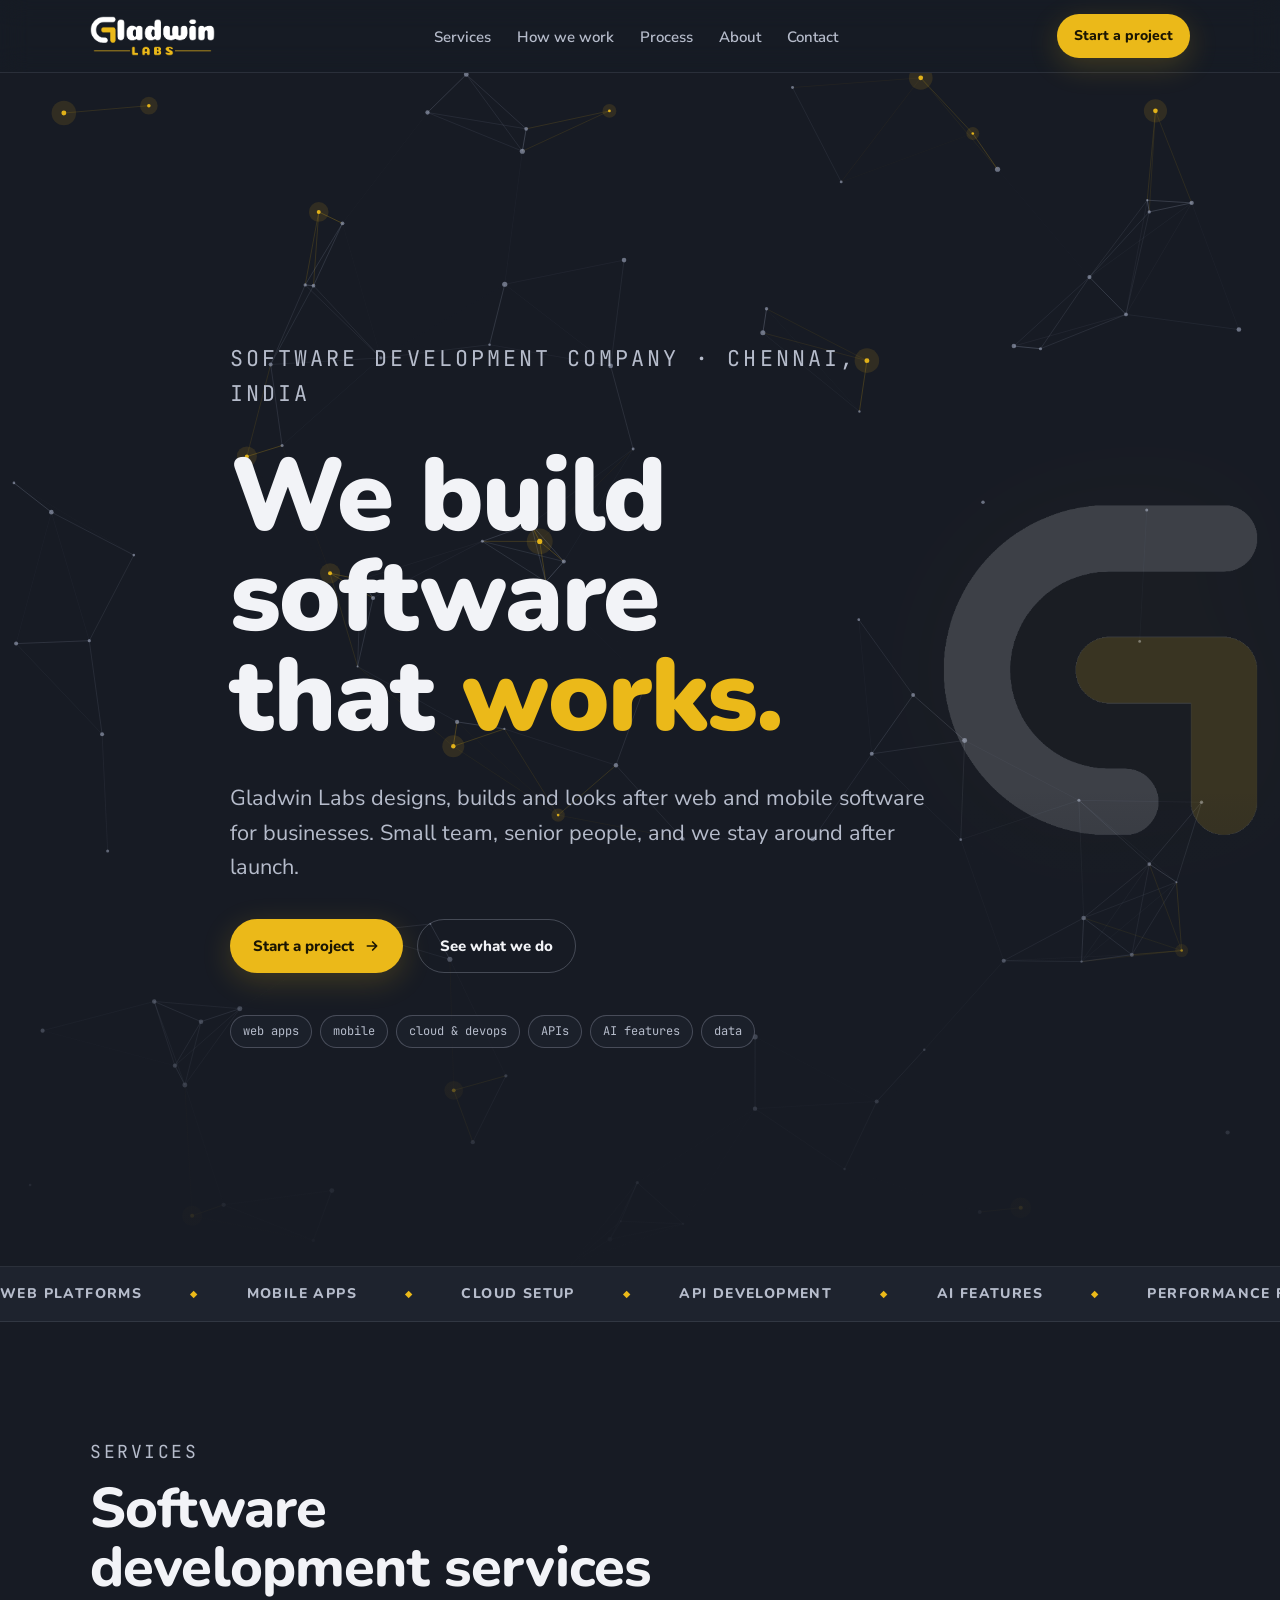
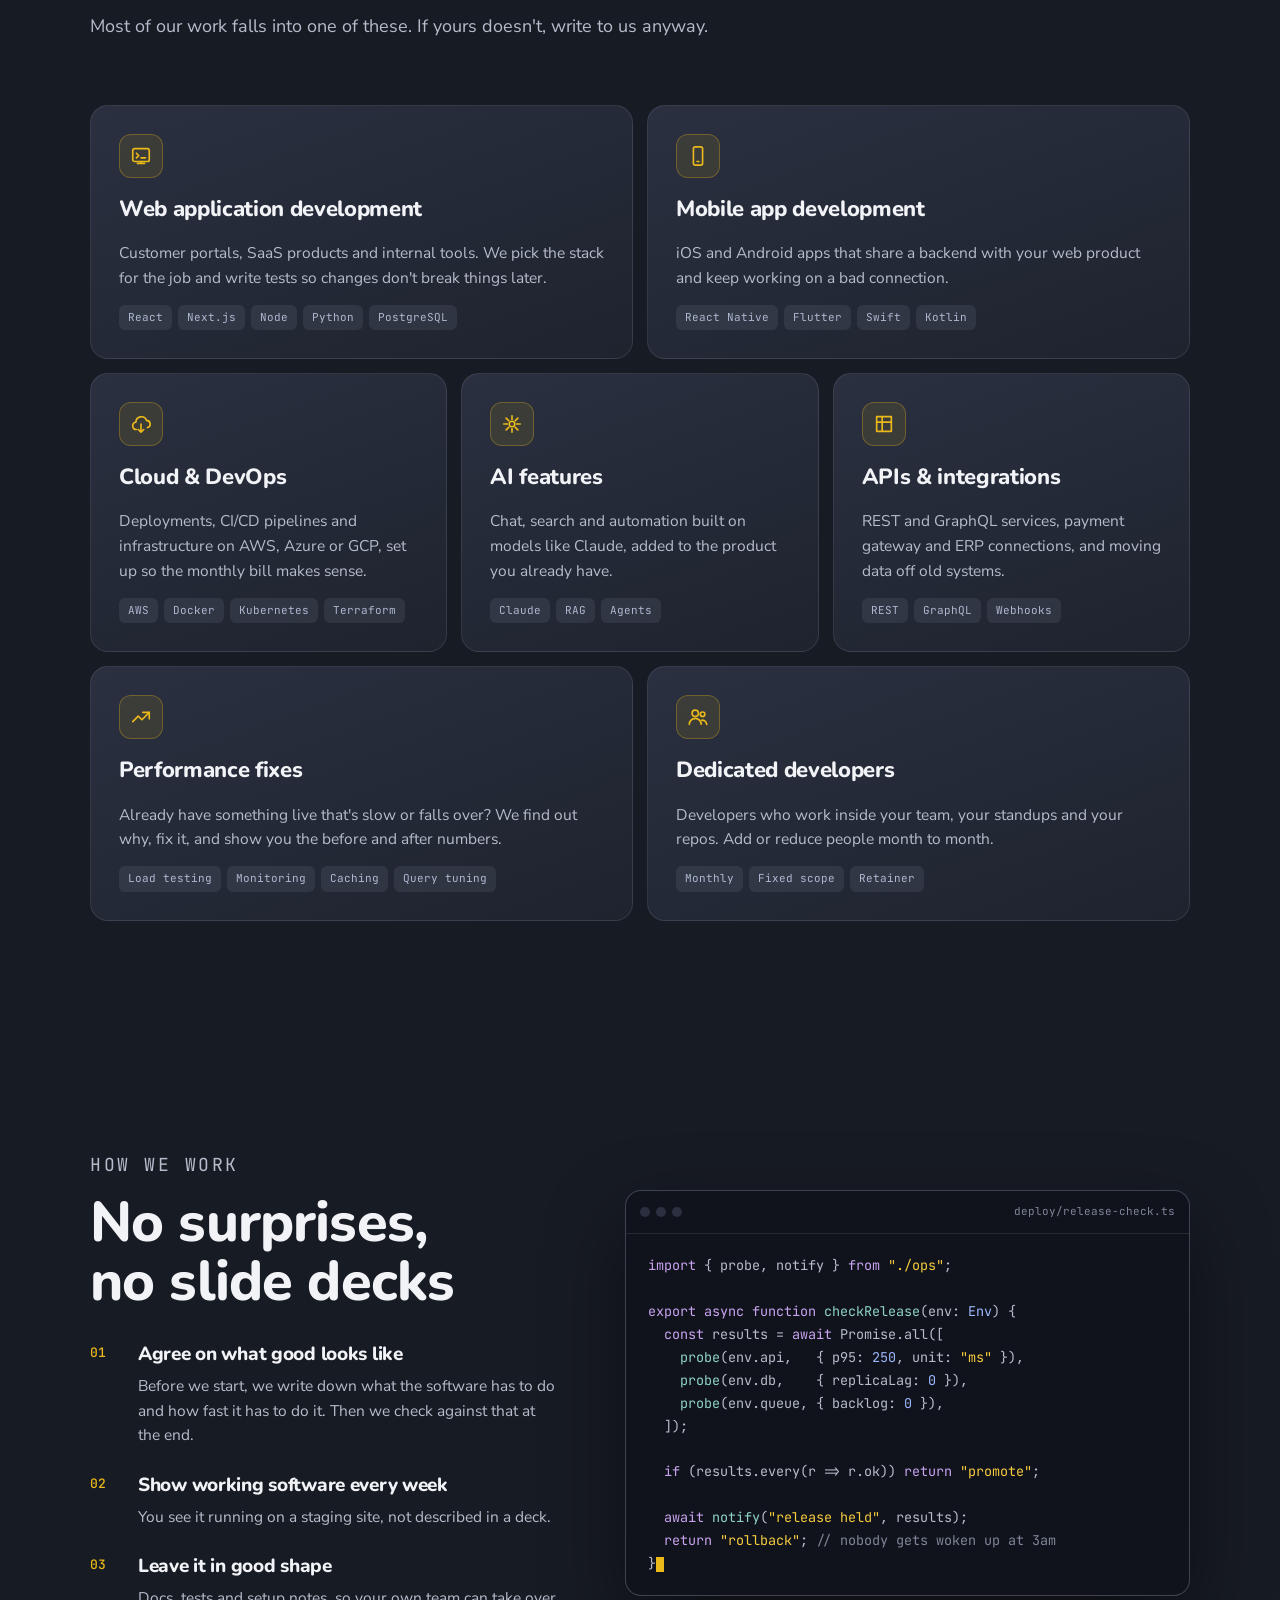
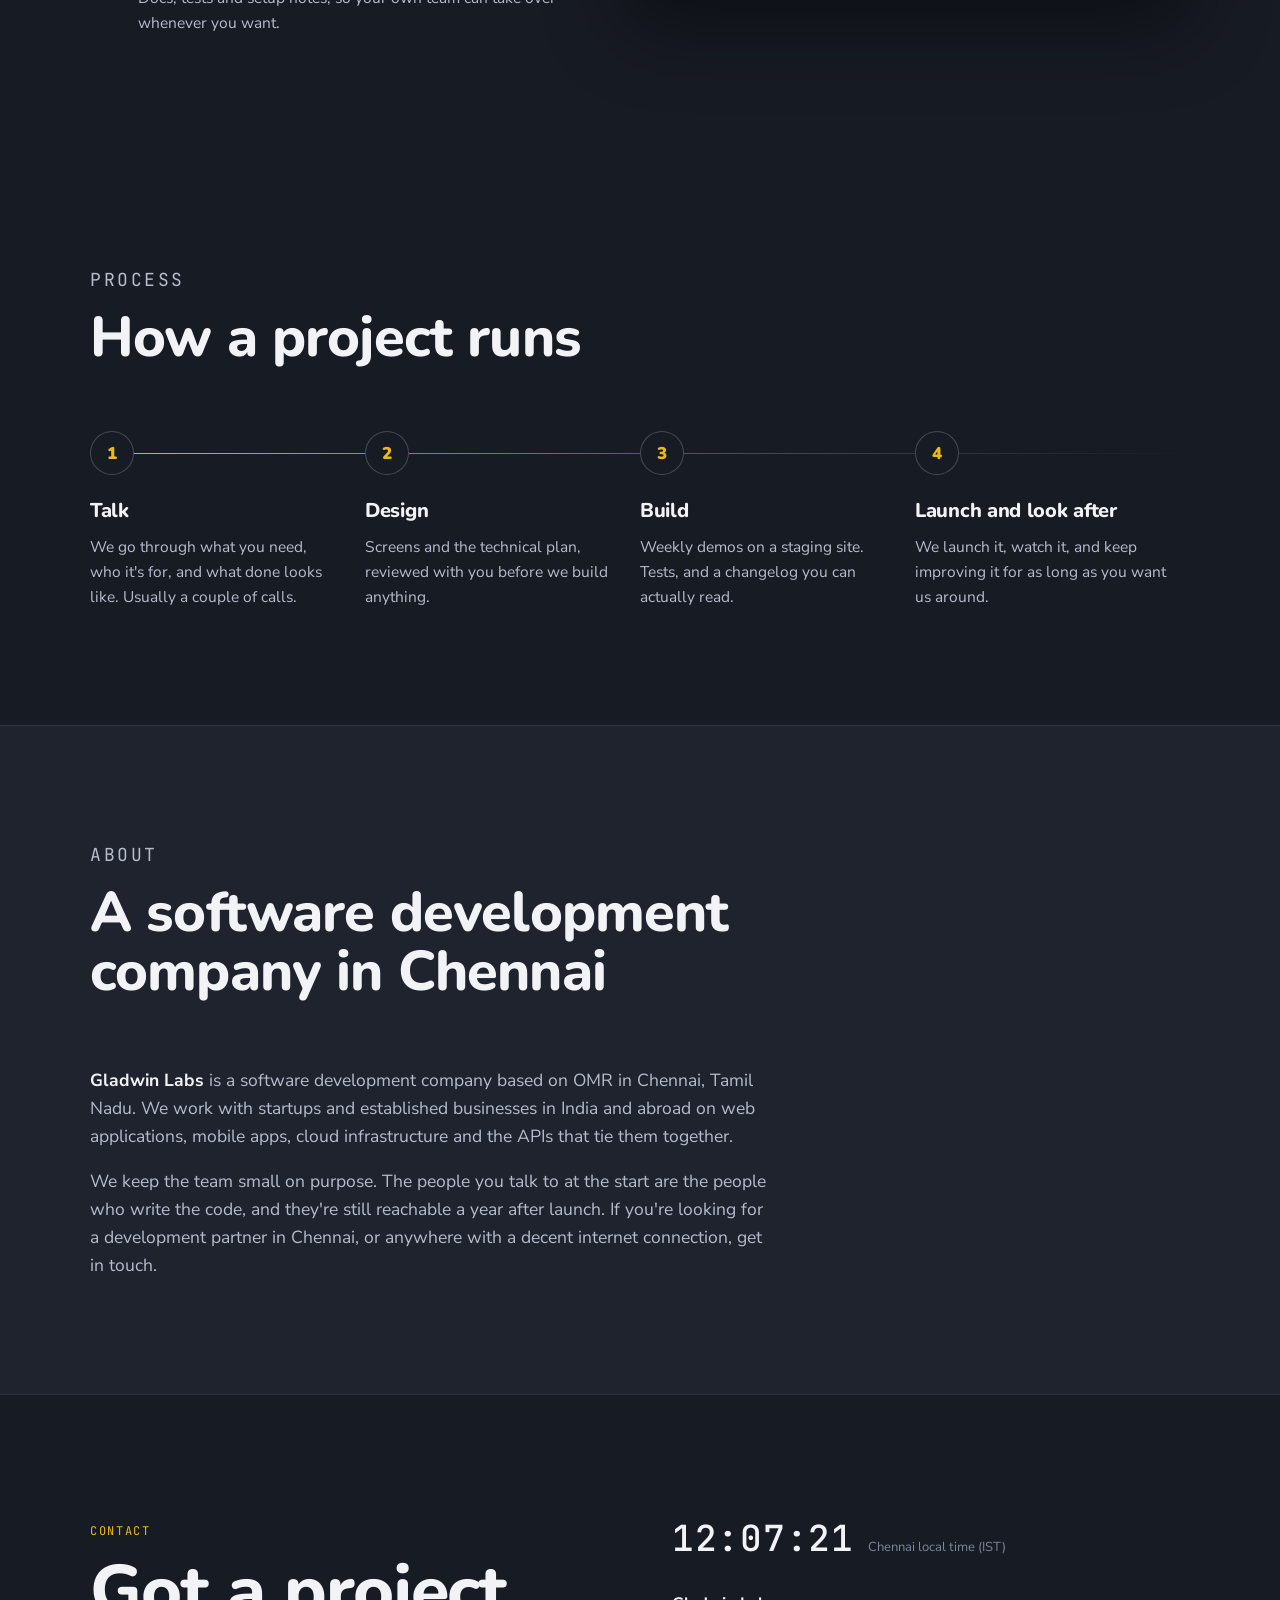
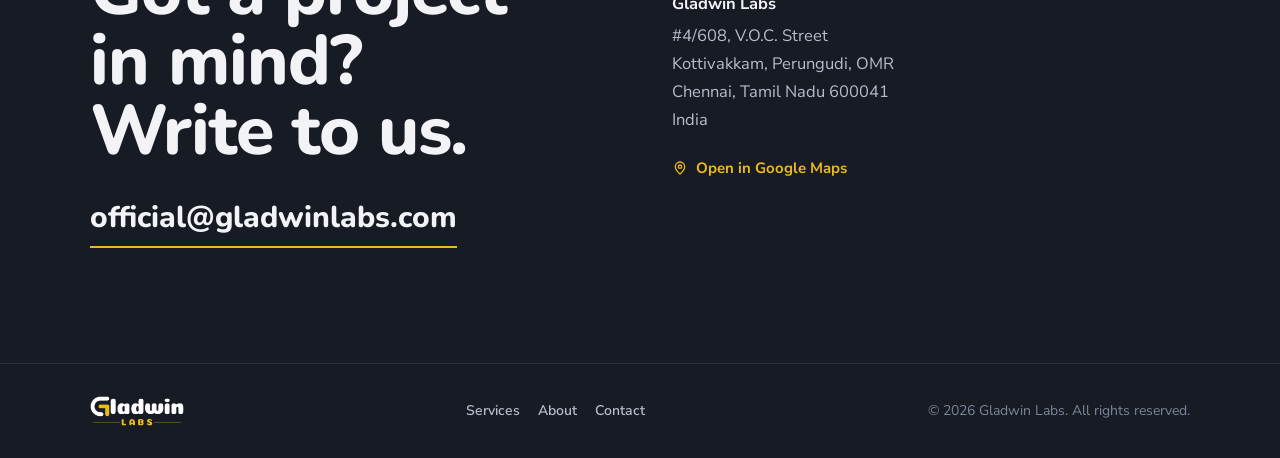
==== commit 943925ca: "Add copyright notice to footer and meta Co-Authored-By: Claude Fable 5.1 <noreply@anthropic.com>" ====
--- a/index.html
+++ b/index.html
@@ -8,6 +8,7 @@
 <meta name="keywords" content="software development company Chennai, web application development Chennai, mobile app development Chennai, custom software development India, cloud and DevOps services, API development, AI integration">
 <meta name="robots" content="index, follow, max-image-preview:large">
 <meta name="author" content="Gladwin Labs">
+<meta name="copyright" content="Gladwin Labs. All rights reserved.">
 <meta name="theme-color" content="#171B24">
 <link rel="canonical" href="https://gladwinlabs.com/">
 
@@ -458,7 +459,7 @@
         <li><a href="#contact">Contact</a></li>
       </ul>
     </nav>
-    <span>&copy; 2026 Gladwin Labs</span>
+    <span>&copy; <span id="year">2026</span> Gladwin Labs. All rights reserved.</span>
   </div>
 </footer>
 
@@ -472,6 +473,7 @@
       el.setAttribute('datetime', now.toISOString());
     }
     tick(); setInterval(tick, 1000);
+    document.getElementById('year').textContent = new Date().getFullYear();
 
     var canvas = document.getElementById('field');
     var ctx = canvas.getContext('2d');
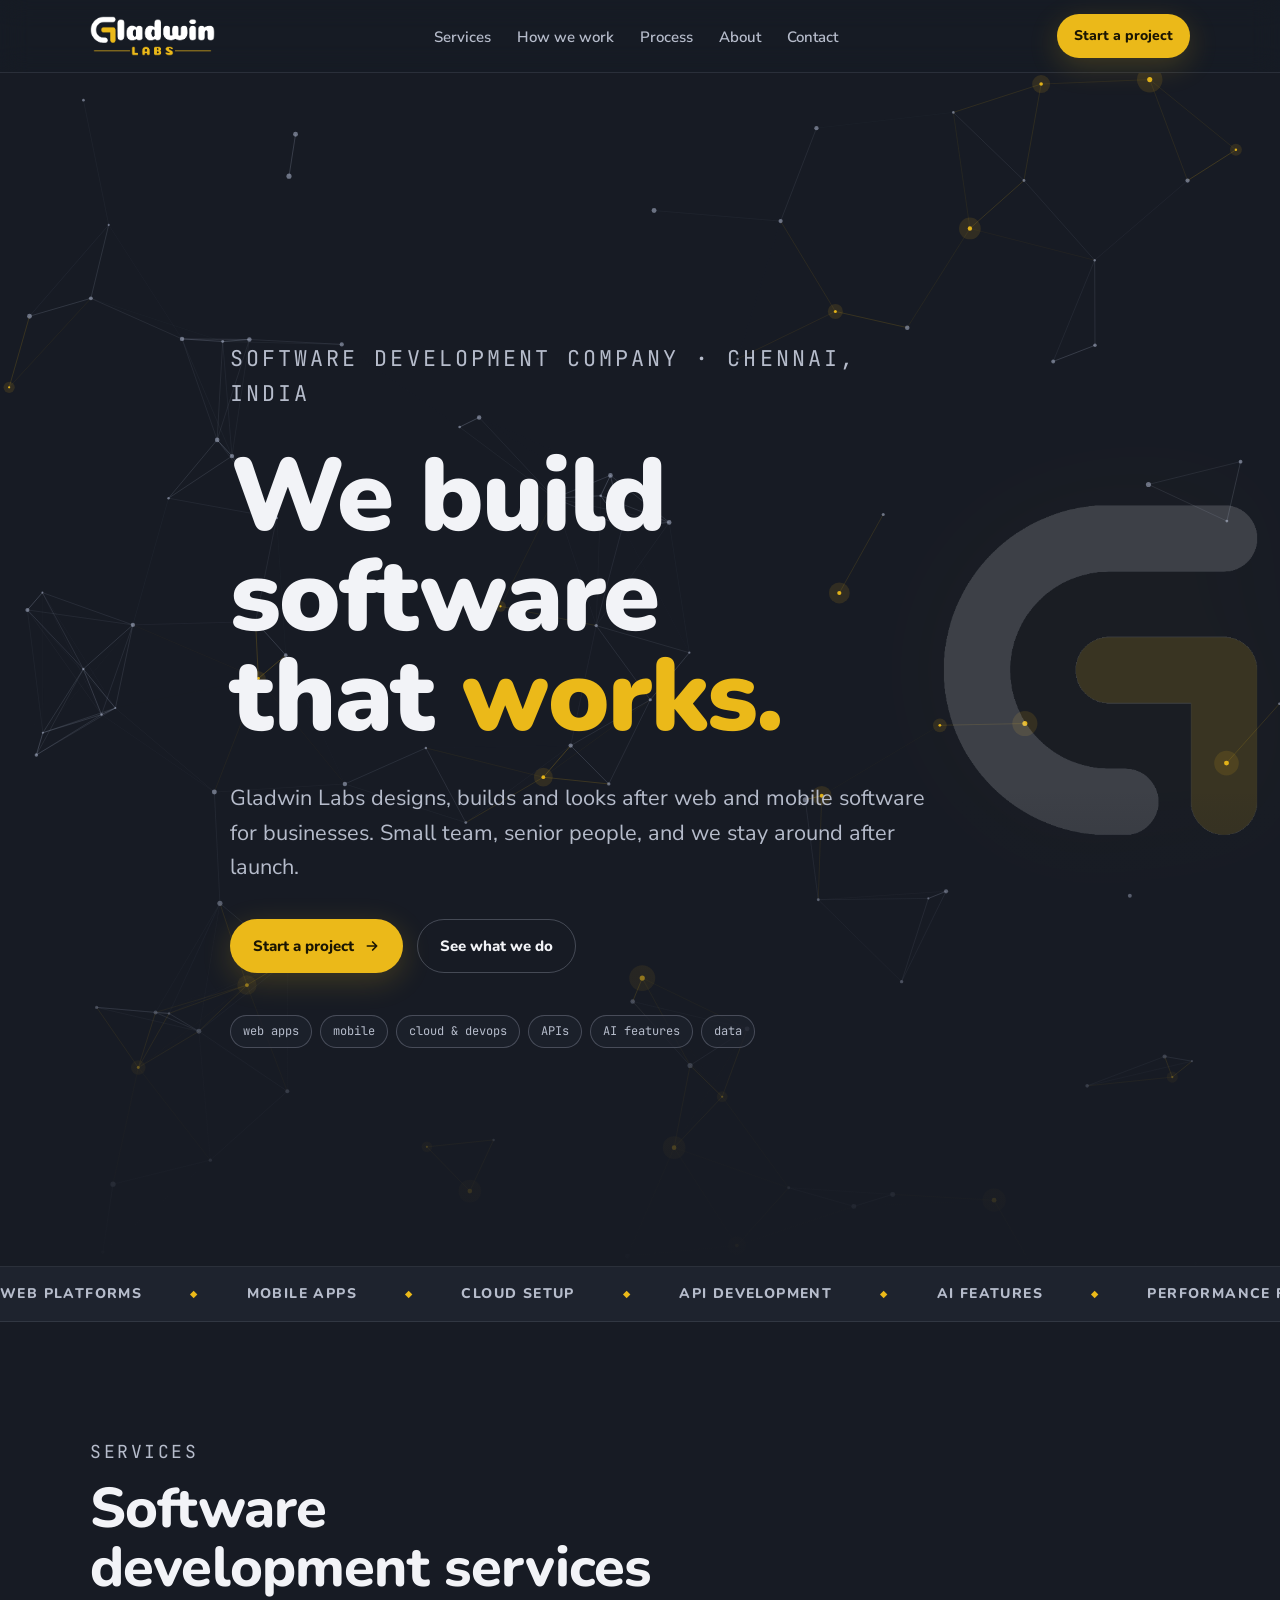
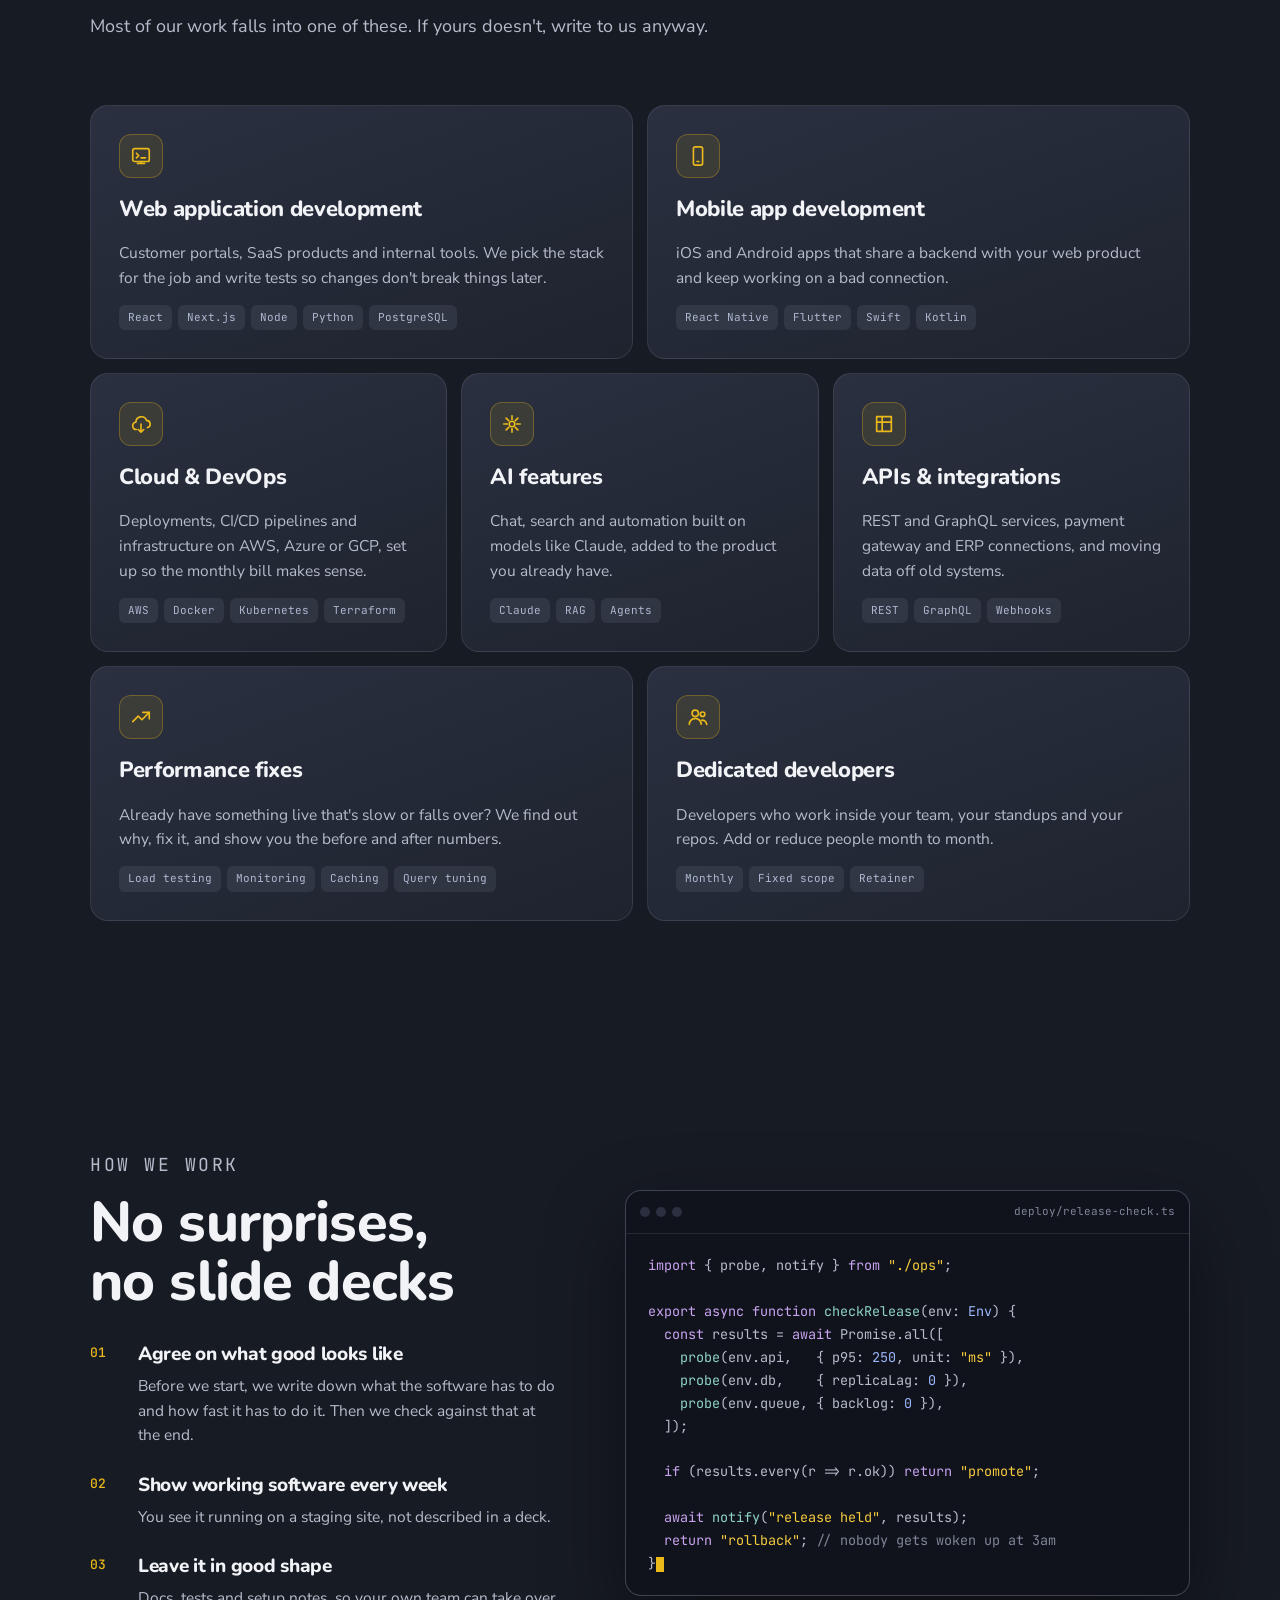
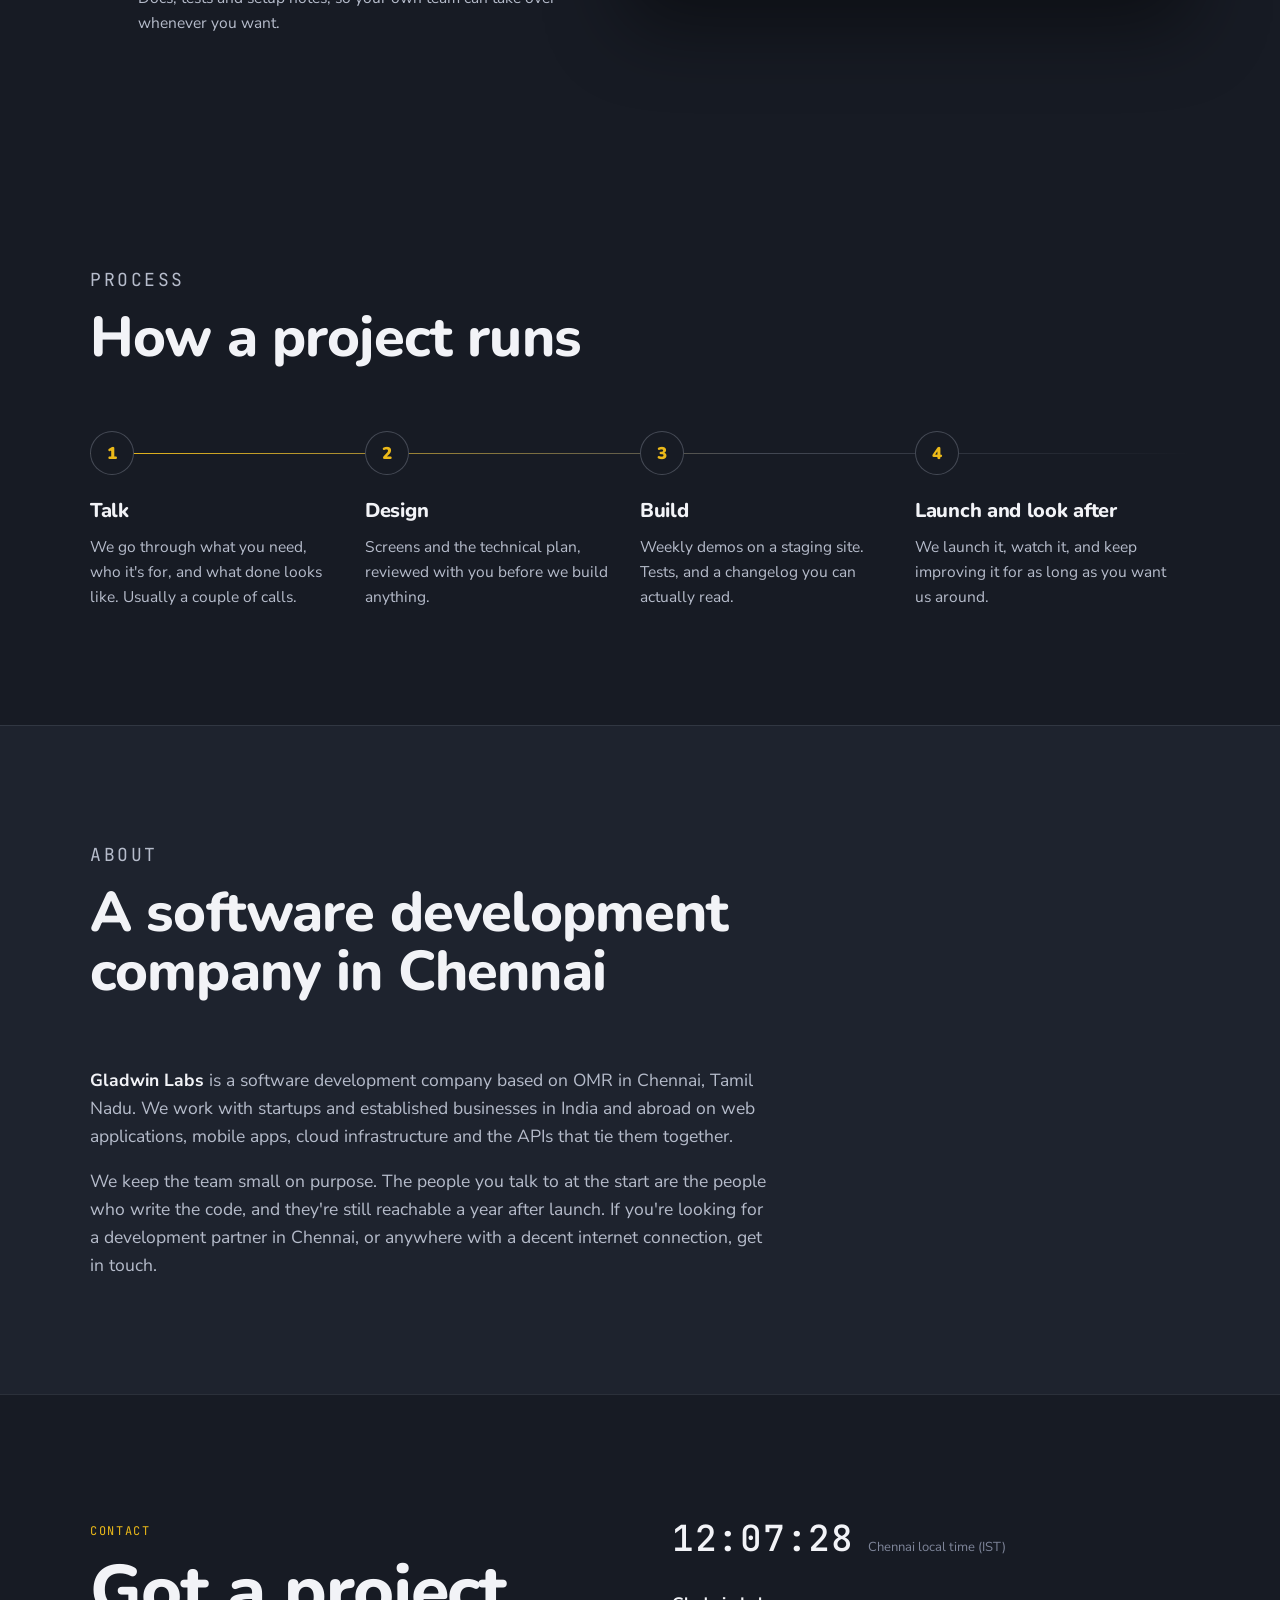
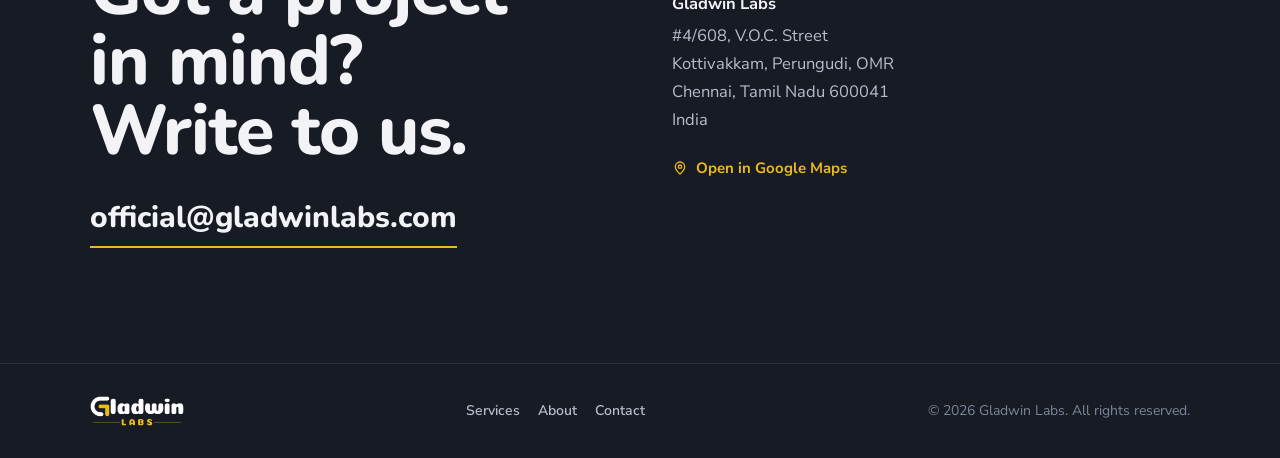
==== commit c0788148: "Add mobile menu, self-hosted fonts, 404 page, manifest and Pages config - Hamburger menu below 720px" ====
--- a/index.html
+++ b/index.html
@@ -31,10 +31,10 @@
 <link rel="icon" type="image/png" sizes="32x32" href="assets/icon-32.png">
 <link rel="icon" type="image/png" sizes="192x192" href="assets/icon-192.png">
 <link rel="apple-touch-icon" sizes="180x180" href="assets/icon-180.png">
-
-<link rel="preconnect" href="https://fonts.googleapis.com">
-<link rel="preconnect" href="https://fonts.gstatic.com" crossorigin>
-<link rel="stylesheet" href="https://fonts.googleapis.com/css2?family=Nunito:wght@700;800;900&family=Nunito+Sans:ital,opsz,wght@0,6..12,400;0,6..12,500;0,6..12,600;0,6..12,700;1,6..12,400&family=JetBrains+Mono:wght@400;500&display=swap">
+<link rel="manifest" href="manifest.webmanifest">
+
+<link rel="preload" href="assets/fonts/nunito-normal-700-900.woff2" as="font" type="font/woff2" crossorigin>
+<link rel="preload" href="assets/fonts/nunito-sans-normal-400-700.woff2" as="font" type="font/woff2" crossorigin>
 
 <script type="application/ld+json">
 {
@@ -95,6 +95,32 @@
 </script>
 
 <style>
+@font-face {
+  font-family: 'JetBrains Mono';
+  font-style: normal;
+  font-weight: 400 500;
+  font-display: swap;
+  src: url(assets/fonts/jetbrains-mono-normal-400-500.woff2) format('woff2');
+  unicode-range: U+0000-00FF, U+0131, U+0152-0153, U+02BB-02BC, U+02C6, U+02DA, U+02DC, U+0304, U+0308, U+0329, U+2000-206F, U+20AC, U+2122, U+2191, U+2193, U+2212, U+2215, U+FEFF, U+FFFD;
+}
+@font-face {
+  font-family: 'Nunito';
+  font-style: normal;
+  font-weight: 700 900;
+  font-display: swap;
+  src: url(assets/fonts/nunito-normal-700-900.woff2) format('woff2');
+  unicode-range: U+0000-00FF, U+0131, U+0152-0153, U+02BB-02BC, U+02C6, U+02DA, U+02DC, U+0304, U+0308, U+0329, U+2000-206F, U+20AC, U+2122, U+2191, U+2193, U+2212, U+2215, U+FEFF, U+FFFD;
+}
+@font-face {
+  font-family: 'Nunito Sans';
+  font-style: normal;
+  font-weight: 400 700;
+  font-stretch: 100%;
+  font-display: swap;
+  src: url(assets/fonts/nunito-sans-normal-400-700.woff2) format('woff2');
+  unicode-range: U+0000-00FF, U+0131, U+0152-0153, U+02BB-02BC, U+02C6, U+02DA, U+02DC, U+0304, U+0308, U+0329, U+2000-206F, U+20AC, U+2122, U+2191, U+2193, U+2212, U+2215, U+FEFF, U+FFFD;
+}
+
   :root {
     /* Brand colours from the logo: slate #3C4352 and gold #EBB919 */
     --slate: #3C4352;
@@ -139,8 +165,23 @@
   nav ul { list-style: none; margin: 0; padding: 0; display: flex; gap: 26px; }
   nav a { color: var(--text-2); font-weight: 600; font-size: 15px; transition: color .2s; }
   nav a:hover { color: var(--text); }
+  .nav-right { display: flex; align-items: center; gap: 10px; }
   .nav .btn { padding: 10px 16px; font-size: 14px; }
-  @media (max-width: 720px) { nav ul { display: none; } .brand img { height: 34px; } }
+  .menu-btn { display: none; width: 42px; height: 42px; border-radius: 10px; border: 1px solid var(--line-strong); background: transparent; cursor: pointer; flex-direction: column; align-items: center; justify-content: center; gap: 5px; padding: 0; }
+  .menu-btn span { display: block; width: 18px; height: 2px; background: var(--text); border-radius: 2px; transition: transform .2s, opacity .2s; }
+  .skip { position: absolute; left: 16px; top: -60px; z-index: 30; padding: 10px 14px; border-radius: 8px; background: var(--gold); color: var(--gold-ink); font-weight: 700; }
+  .skip:focus { top: 12px; }
+  @media (max-width: 720px) {
+    .brand img { height: 34px; }
+    .menu-btn { display: flex; }
+    header nav ul { display: none; position: absolute; left: 0; right: 0; top: 100%; flex-direction: column; gap: 0; background: var(--bg-2); border-bottom: 1px solid var(--line); padding: 4px clamp(18px, 4vw, 40px) 12px; box-shadow: 0 20px 40px rgba(0,0,0,.35); }
+    header.open nav ul { display: flex; }
+    header nav a { display: block; padding: 13px 0; font-size: 17px; border-bottom: 1px solid var(--line); }
+    header nav li:last-child a { border-bottom: 0; }
+    header.open .menu-btn span:nth-child(1) { transform: translateY(7px) rotate(45deg); }
+    header.open .menu-btn span:nth-child(2) { opacity: 0; }
+    header.open .menu-btn span:nth-child(3) { transform: translateY(-7px) rotate(-45deg); }
+  }
 
   .btn { display: inline-flex; align-items: center; gap: 10px; padding: 14px 22px; border-radius: 999px; font-family: var(--display); font-weight: 800; font-size: 15px; border: 1px solid transparent; cursor: pointer; transition: transform .2s, box-shadow .2s, background .2s, border-color .2s; }
   .btn:hover { transform: translateY(-2px); }
@@ -259,11 +300,12 @@
 </style>
 </head>
 <body>
+<a class="skip" href="#main">Skip to content</a>
 
 <header>
   <div class="wrap nav">
     <a class="brand" href="#top" aria-label="Gladwin Labs home"><img src="assets/wordmark-dark.png" alt="Gladwin Labs" width="1389" height="444" fetchpriority="high"></a>
-    <nav aria-label="Primary">
+    <nav aria-label="Primary" id="site-nav">
       <ul>
         <li><a href="#services">Services</a></li>
         <li><a href="#approach">How we work</a></li>
@@ -272,11 +314,14 @@
         <li><a href="#contact">Contact</a></li>
       </ul>
     </nav>
-    <a class="btn btn-gold" href="#contact">Start a project</a>
+    <div class="nav-right">
+      <a class="btn btn-gold" href="#contact">Start a project</a>
+      <button class="menu-btn" id="menu-btn" type="button" aria-expanded="false" aria-controls="site-nav" aria-label="Open menu"><span></span><span></span><span></span></button>
+    </div>
   </div>
 </header>
 
-<main>
+<main id="main">
 <section class="hero" id="top" aria-labelledby="hero-title">
   <canvas id="field" aria-hidden="true"></canvas>
   <img class="hero-mark" src="assets/logo-dark.png" alt="" aria-hidden="true" width="700" height="700">
@@ -474,6 +519,16 @@
     }
     tick(); setInterval(tick, 1000);
     document.getElementById('year').textContent = new Date().getFullYear();
+
+    var hdr = document.querySelector('header'), btn = document.getElementById('menu-btn');
+    function setMenu(open) {
+      hdr.classList.toggle('open', open);
+      btn.setAttribute('aria-expanded', open ? 'true' : 'false');
+      btn.setAttribute('aria-label', open ? 'Close menu' : 'Open menu');
+    }
+    btn.addEventListener('click', function () { setMenu(!hdr.classList.contains('open')); });
+    hdr.querySelectorAll('nav a').forEach(function (a) { a.addEventListener('click', function () { setMenu(false); }); });
+    document.addEventListener('keydown', function (e) { if (e.key === 'Escape') setMenu(false); });
 
     var canvas = document.getElementById('field');
     var ctx = canvas.getContext('2d');
